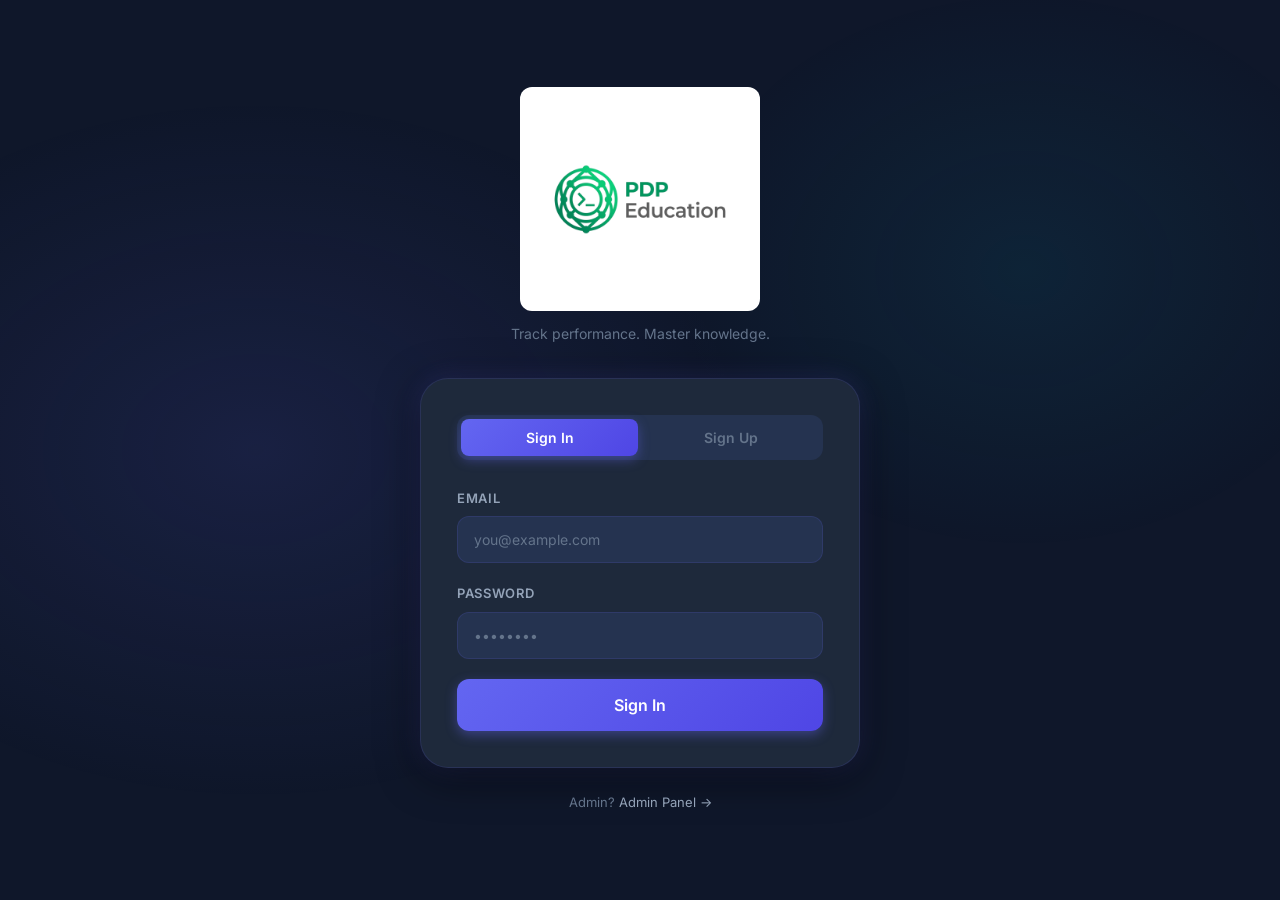
==== frontend/index.html @ c6b3523a "feat: project setup with proper security and gitignore" ====
<!DOCTYPE html>
<html lang="en">

<head>
  <meta charset="UTF-8" />
  <meta name="viewport" content="width=device-width, initial-scale=1.0" />
  <title>PDP Education — Learn Without Limits</title>
  <meta name="description"
    content="PDP Education — Student performance tracking, proctored tests, and analytics for teachers and students." />
  <link rel="stylesheet" href="assets/css/style.css" />
  <style>
    body {
      display: flex;
      align-items: center;
      justify-content: center;
      min-height: 100vh;
      background: var(--bg-base);
      overflow: hidden;
    }

    /* Ambient background */
    .bg-glow {
      position: fixed;
      inset: 0;
      pointer-events: none;
      background:
        radial-gradient(ellipse 700px 500px at 20% 50%, rgba(99, 102, 241, 0.12) 0%, transparent 70%),
        radial-gradient(ellipse 500px 400px at 80% 30%, rgba(6, 182, 212, 0.08) 0%, transparent 70%);
    }

    /* Auth box */
    .auth-container {
      position: relative;
      z-index: 1;
      width: 100%;
      max-width: 480px;
      padding: 0 20px;
    }

    .brand {
      text-align: center;
      margin-bottom: 32px;
    }

    .brand-logo {
      display: inline-flex;
      align-items: center;
      gap: 12px;
      margin-bottom: 12px;
    }

    .brand-icon {
      width: 52px;
      height: 52px;
      background: linear-gradient(135deg, var(--primary), var(--cyan));
      border-radius: 16px;
      display: flex;
      align-items: center;
      justify-content: center;
      box-shadow: 0 8px 24px rgba(99, 102, 241, 0.4);
    }

    .brand-name {
      font-family: 'Outfit', sans-serif;
      font-size: 30px;
      font-weight: 800;
      background: linear-gradient(135deg, var(--primary-light), var(--cyan));
      -webkit-background-clip: text;
      -webkit-text-fill-color: transparent;
      background-clip: text;
    }

    .brand-tagline {
      color: var(--text-muted);
      font-size: 14px;
    }

    /* Tab system */
    .auth-card {
      background: var(--bg-surface);
      border: 1px solid var(--border);
      border-radius: var(--radius-xl);
      padding: 36px;
      box-shadow: var(--shadow-lg), var(--glow);
    }

    .tabs {
      display: flex;
      gap: 4px;
      background: var(--bg-elevated);
      border-radius: var(--radius-md);
      padding: 4px;
      margin-bottom: 28px;
    }

    .tab-btn {
      flex: 1;
      padding: 10px;
      border: none;
      border-radius: var(--radius-sm);
      background: none;
      color: var(--text-muted);
      font-family: 'Inter', sans-serif;
      font-size: 14px;
      font-weight: 600;
      cursor: pointer;
      transition: var(--transition);
    }

    .tab-btn.active {
      background: linear-gradient(135deg, var(--primary), var(--primary-dark));
      color: #fff;
      box-shadow: 0 4px 12px rgba(99, 102, 241, 0.4);
    }

    .tab-panel {
      display: none;
    }

    .tab-panel.active {
      display: block;
    }

    /* Validation indicators */
    .password-rules {
      margin-top: 8px;
      display: grid;
      grid-template-columns: 1fr 1fr;
      gap: 4px;
    }

    .rule {
      font-size: 11px;
      color: var(--text-muted);
      display: flex;
      align-items: center;
      gap: 5px;
      transition: var(--transition);
    }

    .rule.met {
      color: var(--success);
    }

    .rule .dot {
      width: 6px;
      height: 6px;
      border-radius: 50%;
      background: currentColor;
      flex-shrink: 0;
    }

    .admin-link {
      text-align: center;
      margin-top: 24px;
      font-size: 13px;
      color: var(--text-muted);
    }

    .admin-link a {
      color: var(--text-secondary);
    }

    .admin-link a:hover {
      color: var(--primary-light);
    }
  </style>
</head>

<body>
  <div class="bg-glow"></div>

  <div class="auth-container">
    <!-- Brand -->
    <div class="brand">
      <div class="brand-logo" style="display:flex; justify-content:center; align-items:center;">
        <img src="assets/img/pdp-education.png" alt="PDP Education"
          style="max-width:240px; background:white; padding:12px 20px; border-radius:12px;">
      </div>
      <p class="brand-tagline">Track performance. Master knowledge.</p>
    </div>

    <!-- Card -->
    <div class="auth-card">
      <div class="tabs">
        <button class="tab-btn active" onclick="switchTab('login')">Sign In</button>
        <button class="tab-btn" onclick="switchTab('signup')">Sign Up</button>
      </div>

      <!-- Login Panel -->
      <div id="panel-login" class="tab-panel active">
        <div id="login-alert"></div>
        <div class="form-group">
          <label class="form-label">Email</label>
          <input id="login-email" type="email" class="form-input" placeholder="you@example.com" autocomplete="email" />
        </div>
        <div class="form-group">
          <label class="form-label">Password</label>
          <input id="login-password" type="password" class="form-input" placeholder="••••••••"
            autocomplete="current-password" />
        </div>
        <button id="btn-login" class="btn btn-primary btn-full btn-lg" onclick="doLogin()">
          Sign In
        </button>
      </div>

      <!-- Signup Panel -->
      <div id="panel-signup" class="tab-panel">
        <div id="signup-alert"></div>
        <div class="form-group">
          <label class="form-label">Full Name</label>
          <input id="signup-name" type="text" class="form-input" placeholder="Jasur Toshmatov" autocomplete="name" />
        </div>
        <div class="form-group">
          <label class="form-label">Email</label>
          <input id="signup-email" type="email" class="form-input" placeholder="you@example.com" autocomplete="email" />
          <div id="email-error" class="form-error">Invalid email format</div>
        </div>
        <div class="form-group">
          <label class="form-label">Password</label>
          <input id="signup-password" type="password" class="form-input"
            placeholder="Min. 8 chars with A-Z, a-z, 0-9, symbol" autocomplete="new-password"
            oninput="checkPasswordRules(this.value)" />
          <div class="password-rules">
            <div class="rule" id="rule-upper"><span class="dot"></span>Uppercase letter</div>
            <div class="rule" id="rule-lower"><span class="dot"></span>Lowercase letter</div>
            <div class="rule" id="rule-digit"><span class="dot"></span>Digit (0-9)</div>
            <div class="rule" id="rule-special"><span class="dot"></span>Special char</div>
            <div class="rule" id="rule-length"><span class="dot"></span>8+ characters</div>
          </div>
        </div>
        <button id="btn-signup" class="btn btn-primary btn-full btn-lg" onclick="doSignup()">
          Create Account
        </button>
        <p class="text-muted text-center mt-4" style="font-size:12px">Students only. Teachers are created by admin.</p>
      </div>
    </div>

    <div class="admin-link">
      Admin? <a href="/pages/admin/login.html">Admin Panel →</a>
    </div>
  </div>

  <script type="module">
    import { api, setAuth } from './assets/js/api.js';
    import { showToast } from './assets/js/utils.js';

    window.switchTab = function (tab) {
      document.querySelectorAll('.tab-btn').forEach((b, i) => b.classList.toggle('active', ['login', 'signup'][i] === tab));
      document.querySelectorAll('.tab-panel').forEach(p => p.classList.remove('active'));
      document.getElementById(`panel-${tab}`).classList.add('active');
    };

    const EMAIL_RE = /[^@ \t\r\n]+@[^@ \t\r\n]+\.[^@ \t\r\n]+/;
    const PWD_RE = /^(?=.*?[A-Z])(?=.*?[a-z])(?=.*?[0-9])(?=.*?[#?!@$ %^&*\-]).{8,}$/;

    window.checkPasswordRules = function (v) {
      const set = (id, ok) => document.getElementById(id)?.classList.toggle('met', ok);
      set('rule-upper', /[A-Z]/.test(v));
      set('rule-lower', /[a-z]/.test(v));
      set('rule-digit', /[0-9]/.test(v));
      set('rule-special', /[#?!@$ %^&*\-]/.test(v));
      set('rule-length', v.length >= 8);
    };

    function setAlert(id, msg, type = 'danger') {
      const el = document.getElementById(id);
      el.innerHTML = msg ? `<div class="alert alert-${type}">${msg}</div>` : '';
    }

    function setBtnLoading(id, loading) {
      const btn = document.getElementById(id);
      btn.disabled = loading;
      btn.innerHTML = loading
        ? `<span class="spinner" style="width:20px;height:20px;border-width:2px"></span> Please wait…`
        : (id === 'btn-login' ? 'Sign In' : 'Create Account');
    }

    window.doLogin = async function () {
      const email = document.getElementById('login-email').value.trim();
      const password = document.getElementById('login-password').value;
      setAlert('login-alert', '');
      if (!email || !password) return setAlert('login-alert', 'Please fill in all fields.');

      setBtnLoading('btn-login', true);
      try {
        const data = await api.login({ email, password });
        setAuth(data);
        const redirects = {
          admin: '/pages/admin/dashboard.html',
          teacher: '/pages/teacher/dashboard.html',
          student: '/pages/student/dashboard.html',
        };
        window.location.href = redirects[data.role] || '/';
      } catch (e) {
        setAlert('login-alert', e.message);
      } finally {
        setBtnLoading('btn-login', false);
      }
    };

    window.doSignup = async function () {
      const full_name = document.getElementById('signup-name').value.trim();
      const email = document.getElementById('signup-email').value.trim();
      const password = document.getElementById('signup-password').value;
      setAlert('signup-alert', '');

      if (!full_name || !email || !password) return setAlert('signup-alert', 'Please fill in all fields.');
      if (!EMAIL_RE.test(email)) return setAlert('signup-alert', 'Invalid email format.');
      if (!PWD_RE.test(password)) return setAlert('signup-alert', 'Password does not meet requirements. Check the rules above.');

      setBtnLoading('btn-signup', true);
      try {
        await api.signup({ full_name, email, password });
        setAlert('signup-alert', 'Account created! You can now sign in.', 'success');
        setTimeout(() => window.switchTab('login'), 1500);
      } catch (e) {
        setAlert('signup-alert', e.message);
      } finally {
        setBtnLoading('btn-signup', false);
      }
    };

    // Enter key support
    document.addEventListener('keydown', e => {
      if (e.key === 'Enter') {
        const activePanel = document.querySelector('.tab-panel.active');
        if (activePanel.id === 'panel-login') window.doLogin();
        else window.doSignup();
      }
    });
  </script>
</body>

</html>
---- frontend/assets/css/style.css ----
/* ─── PDP Academy Global Design System ───────────────────────────────────────
   Style: Soft UI Evolution + Dark Mode
   Fonts: Outfit (headings) + Inter (body) via Google Fonts
   ─────────────────────────────────────────────────────────────────────────── */
@import url('https://fonts.googleapis.com/css2?family=Outfit:wght@300;400;500;600;700;800&family=Inter:wght@300;400;500;600&display=swap');

/* ─── Design Tokens ──────────────────────────────────────────────────────────*/
:root {
  /* Colors */
  --primary:      #6366F1;
  --primary-light:#818CF8;
  --primary-dark: #4F46E5;
  --cyan:         #06B6D4;
  --cyan-light:   #67E8F9;
  --success:      #10B981;
  --warning:      #F59E0B;
  --danger:       #EF4444;
  --danger-light: #FCA5A5;

  /* Backgrounds */
  --bg-base:      #0F172A;
  --bg-surface:   #1E293B;
  --bg-elevated:  #253350;
  --bg-card:      rgba(30, 41, 59, 0.8);

  /* Text */
  --text-primary:   #F1F5F9;
  --text-secondary: #94A3B8;
  --text-muted:     #64748B;

  /* Borders */
  --border:       rgba(99, 102, 241, 0.15);
  --border-hover: rgba(99, 102, 241, 0.4);

  /* Shadows */
  --shadow-sm:  0 2px 8px rgba(0,0,0,0.4);
  --shadow-md:  0 4px 24px rgba(0,0,0,0.5);
  --shadow-lg:  0 8px 40px rgba(0,0,0,0.6);
  --glow:       0 0 24px rgba(99,102,241,0.25);

  /* Spacing */
  --radius-sm:  8px;
  --radius-md:  12px;
  --radius-lg:  20px;
  --radius-xl:  28px;

  /* Transitions */
  --transition: all 0.25s cubic-bezier(0.4, 0, 0.2, 1);
}

/* ─── Reset & Base ───────────────────────────────────────────────────────────*/
*, *::before, *::after { box-sizing: border-box; margin: 0; padding: 0; }

html { scroll-behavior: smooth; }

body {
  font-family: 'Inter', system-ui, sans-serif;
  background: var(--bg-base);
  color: var(--text-primary);
  min-height: 100vh;
  line-height: 1.6;
  -webkit-font-smoothing: antialiased;
}

h1, h2, h3, h4, h5, h6 {
  font-family: 'Outfit', sans-serif;
  font-weight: 700;
  line-height: 1.2;
  color: var(--text-primary);
}

a { color: var(--primary-light); text-decoration: none; transition: var(--transition); }
a:hover { color: var(--cyan); }

/* ─── Layout ──────────────────────────────────────────────────────────────── */
.container { max-width: 1280px; margin: 0 auto; padding: 0 24px; }

/* ─── Cards ───────────────────────────────────────────────────────────────── */
.card {
  background: var(--bg-card);
  backdrop-filter: blur(12px);
  border: 1px solid var(--border);
  border-radius: var(--radius-lg);
  padding: 28px;
  transition: var(--transition);
  box-shadow: var(--shadow-sm);
}

.card:hover {
  border-color: var(--border-hover);
  box-shadow: var(--shadow-md), var(--glow);
  transform: translateY(-2px);
}

/* ─── Buttons ─────────────────────────────────────────────────────────────── */
.btn {
  display: inline-flex;
  align-items: center;
  gap: 8px;
  padding: 12px 24px;
  border-radius: var(--radius-md);
  font-family: 'Inter', sans-serif;
  font-weight: 600;
  font-size: 14px;
  border: none;
  cursor: pointer;
  transition: var(--transition);
  text-decoration: none;
  white-space: nowrap;
}

.btn-primary {
  background: linear-gradient(135deg, var(--primary), var(--primary-dark));
  color: #fff;
  box-shadow: 0 4px 12px rgba(99,102,241,0.4);
}
.btn-primary:hover {
  background: linear-gradient(135deg, var(--primary-light), var(--primary));
  box-shadow: 0 6px 20px rgba(99,102,241,0.5);
  transform: translateY(-1px);
  color: #fff;
}

.btn-secondary {
  background: var(--bg-elevated);
  color: var(--text-primary);
  border: 1px solid var(--border);
}
.btn-secondary:hover {
  border-color: var(--border-hover);
  background: var(--bg-surface);
  color: var(--text-primary);
}

.btn-danger {
  background: linear-gradient(135deg, var(--danger), #B91C1C);
  color: #fff;
  box-shadow: 0 4px 12px rgba(239,68,68,0.3);
}
.btn-danger:hover {
  box-shadow: 0 6px 20px rgba(239,68,68,0.45);
  transform: translateY(-1px);
}

.btn-sm { padding: 8px 16px; font-size: 13px; }
.btn-lg { padding: 16px 32px; font-size: 16px; }
.btn-full { width: 100%; justify-content: center; }
.btn:disabled { opacity: 0.5; cursor: not-allowed; transform: none; }

/* ─── Forms ───────────────────────────────────────────────────────────────── */
.form-group { margin-bottom: 20px; }

.form-label {
  display: block;
  font-size: 13px;
  font-weight: 600;
  color: var(--text-secondary);
  margin-bottom: 8px;
  letter-spacing: 0.05em;
  text-transform: uppercase;
}

.form-input, .form-select, .form-textarea {
  width: 100%;
  padding: 14px 16px;
  background: var(--bg-elevated);
  border: 1px solid var(--border);
  border-radius: var(--radius-md);
  color: var(--text-primary);
  font-family: 'Inter', sans-serif;
  font-size: 14px;
  transition: var(--transition);
  outline: none;
}

.form-input:focus, .form-select:focus, .form-textarea:focus {
  border-color: var(--primary);
  box-shadow: 0 0 0 3px rgba(99,102,241,0.15);
}

.form-input::placeholder { color: var(--text-muted); }
.form-select { appearance: none; cursor: pointer; }
.form-textarea { resize: vertical; min-height: 100px; }

.form-error {
  font-size: 12px;
  color: var(--danger);
  margin-top: 6px;
  display: none;
}
.form-error.show { display: block; }

/* ─── Badges ──────────────────────────────────────────────────────────────── */
.badge {
  display: inline-flex;
  align-items: center;
  gap: 4px;
  padding: 4px 10px;
  border-radius: 20px;
  font-size: 12px;
  font-weight: 600;
  letter-spacing: 0.03em;
}
.badge-primary { background: rgba(99,102,241,0.2); color: var(--primary-light); }
.badge-success { background: rgba(16,185,129,0.2); color: #34D399; }
.badge-danger  { background: rgba(239,68,68,0.2);  color: var(--danger-light); }
.badge-warning { background: rgba(245,158,11,0.2); color: #FCD34D; }
.badge-cyan    { background: rgba(6,182,212,0.2);  color: var(--cyan-light); }

/* ─── Sidebar layout ──────────────────────────────────────────────────────── */
.dashboard-layout { display: flex; min-height: 100vh; }

.sidebar {
  width: 260px;
  min-width: 260px;
  background: var(--bg-surface);
  border-right: 1px solid var(--border);
  padding: 28px 0;
  display: flex;
  flex-direction: column;
  position: fixed;
  height: 100vh;
  overflow-y: auto;
  z-index: 100;
}

.sidebar-logo {
  padding: 0 24px 28px;
  border-bottom: 1px solid var(--border);
  margin-bottom: 16px;
}

.sidebar-logo .logo-text {
  font-family: 'Outfit', sans-serif;
  font-size: 22px;
  font-weight: 800;
  background: linear-gradient(135deg, var(--primary-light), var(--cyan));
  -webkit-background-clip: text;
  -webkit-text-fill-color: transparent;
  background-clip: text;
}

.sidebar-nav { flex: 1; padding: 0 12px; }

.nav-item {
  display: flex;
  align-items: center;
  gap: 12px;
  padding: 13px 16px;
  border-radius: var(--radius-md);
  color: var(--text-secondary);
  font-size: 14px;
  font-weight: 500;
  cursor: pointer;
  transition: var(--transition);
  margin-bottom: 4px;
  text-decoration: none;
}

.nav-item:hover {
  background: rgba(99,102,241,0.1);
  color: var(--text-primary);
}

.nav-item.active {
  background: linear-gradient(135deg, rgba(99,102,241,0.2), rgba(6,182,212,0.1));
  color: var(--primary-light);
  border: 1px solid rgba(99,102,241,0.25);
}

.nav-item svg { width: 18px; height: 18px; flex-shrink: 0; }

.sidebar-footer {
  padding: 16px 24px;
  border-top: 1px solid var(--border);
  margin-top: auto;
}

.main-content {
  flex: 1;
  margin-left: 260px;
  padding: 32px;
  min-height: 100vh;
  background: var(--bg-base);
}

/* ─── Page header ─────────────────────────────────────────────────────────── */
.page-header { margin-bottom: 32px; }
.page-header h1 { font-size: 28px; margin-bottom: 4px; }
.page-header p  { color: var(--text-secondary); font-size: 15px; }

/* ─── Stats grid ──────────────────────────────────────────────────────────── */
.stats-grid {
  display: grid;
  grid-template-columns: repeat(auto-fit, minmax(180px, 1fr));
  gap: 20px;
  margin-bottom: 32px;
}

.stat-card {
  background: var(--bg-surface);
  border: 1px solid var(--border);
  border-radius: var(--radius-lg);
  padding: 24px;
  transition: var(--transition);
}
.stat-card:hover { border-color: var(--border-hover); transform: translateY(-2px); }
.stat-card .stat-label { font-size: 12px; color: var(--text-muted); text-transform: uppercase; letter-spacing: 0.08em; margin-bottom: 8px; }
.stat-card .stat-value { font-family: 'Outfit', sans-serif; font-size: 36px; font-weight: 800; color: var(--text-primary); }
.stat-card .stat-sub   { font-size: 12px; color: var(--text-secondary); margin-top: 4px; }

/* ─── Table ───────────────────────────────────────────────────────────────── */
.table-wrap {
  background: var(--bg-surface);
  border: 1px solid var(--border);
  border-radius: var(--radius-lg);
  overflow: hidden;
}

table { width: 100%; border-collapse: collapse; }
thead th {
  padding: 14px 20px;
  text-align: left;
  font-size: 12px;
  font-weight: 600;
  color: var(--text-muted);
  text-transform: uppercase;
  letter-spacing: 0.08em;
  background: var(--bg-elevated);
  border-bottom: 1px solid var(--border);
}
tbody tr {
  border-bottom: 1px solid var(--border);
  transition: var(--transition);
}
tbody tr:last-child { border-bottom: none; }
tbody tr:hover { background: rgba(99,102,241,0.04); }
tbody td { padding: 16px 20px; font-size: 14px; color: var(--text-secondary); }
tbody td:first-child { color: var(--text-primary); font-weight: 500; }

/* ─── Chart containers ────────────────────────────────────────────────────── */
.chart-container {
  background: var(--bg-surface);
  border: 1px solid var(--border);
  border-radius: var(--radius-lg);
  padding: 24px;
  position: relative;
}
.chart-container canvas { max-height: 320px; }

/* ─── Modal ───────────────────────────────────────────────────────────────── */
.modal-overlay {
  position: fixed; inset: 0;
  background: rgba(0,0,0,0.7);
  backdrop-filter: blur(4px);
  z-index: 1000;
  display: flex;
  align-items: center;
  justify-content: center;
  opacity: 0; pointer-events: none;
  transition: opacity 0.25s ease;
}
.modal-overlay.open { opacity: 1; pointer-events: all; }

.modal {
  background: var(--bg-surface);
  border: 1px solid var(--border);
  border-radius: var(--radius-xl);
  padding: 36px;
  width: 100%;
  max-width: 520px;
  max-height: 90vh;
  overflow-y: auto;
  box-shadow: var(--shadow-lg);
  transform: translateY(24px);
  transition: transform 0.25s ease;
}
.modal-overlay.open .modal { transform: translateY(0); }

.modal-title {
  font-family: 'Outfit', sans-serif;
  font-size: 22px;
  font-weight: 700;
  margin-bottom: 24px;
}

.modal-close {
  position: absolute;
  top: 20px; right: 20px;
  background: var(--bg-elevated);
  border: 1px solid var(--border);
  color: var(--text-secondary);
  border-radius: 50%;
  width: 36px; height: 36px;
  display: flex; align-items: center; justify-content: center;
  cursor: pointer;
  transition: var(--transition);
}
.modal-close:hover { color: var(--text-primary); border-color: var(--border-hover); }

.modal { position: relative; }

/* ─── Toast ───────────────────────────────────────────────────────────────── */
.toast-container {
  position: fixed;
  top: 24px; right: 24px;
  z-index: 9999;
  display: flex;
  flex-direction: column;
  gap: 10px;
}

.toast {
  padding: 14px 20px;
  border-radius: var(--radius-md);
  font-size: 14px;
  font-weight: 500;
  box-shadow: var(--shadow-md);
  display: flex;
  align-items: center;
  gap: 10px;
  animation: slideIn 0.3s ease;
  min-width: 300px;
}
.toast-success { background: var(--success);  color: #fff; }
.toast-error   { background: var(--danger);   color: #fff; }
.toast-warning { background: var(--warning);  color: #1E293B; }
.toast-info    { background: var(--primary);  color: #fff; }

@keyframes slideIn {
  from { transform: translateX(100%); opacity: 0; }
  to   { transform: translateX(0);    opacity: 1; }
}

/* ─── Progress bar ────────────────────────────────────────────────────────── */
.progress-bar {
  height: 6px;
  background: var(--bg-elevated);
  border-radius: 99px;
  overflow: hidden;
}
.progress-fill {
  height: 100%;
  background: linear-gradient(90deg, var(--primary), var(--cyan));
  border-radius: 99px;
  transition: width 0.4s ease;
}

/* ─── Spinner ─────────────────────────────────────────────────────────────── */
.spinner {
  width: 28px; height: 28px;
  border: 3px solid var(--border);
  border-top-color: var(--primary);
  border-radius: 50%;
  animation: spin 0.7s linear infinite;
  display: inline-block;
}
@keyframes spin { to { transform: rotate(360deg); } }

/* ─── Alert boxes ─────────────────────────────────────────────────────────── */
.alert {
  padding: 14px 18px;
  border-radius: var(--radius-md);
  font-size: 14px;
  margin-bottom: 16px;
  display: flex;
  align-items: flex-start;
  gap: 10px;
}
.alert-danger  { background: rgba(239,68,68,0.12); border: 1px solid rgba(239,68,68,0.3); color: var(--danger-light); }
.alert-success { background: rgba(16,185,129,0.12); border: 1px solid rgba(16,185,129,0.3); color: #34D399; }
.alert-warning { background: rgba(245,158,11,0.12); border: 1px solid rgba(245,158,11,0.3); color: #FCD34D; }

/* ─── Grid utilities ──────────────────────────────────────────────────────── */
.grid-2 { display: grid; grid-template-columns: repeat(2, 1fr); gap: 20px; }
.grid-3 { display: grid; grid-template-columns: repeat(3, 1fr); gap: 20px; }
.grid-4 { display: grid; grid-template-columns: repeat(4, 1fr); gap: 20px; }

/* ─── Utility ──────────────────────────────────────────────────────────────── */
.text-muted    { color: var(--text-muted); }
.text-secondary{ color: var(--text-secondary); }
.text-primary-color { color: var(--primary-light); }
.text-success  { color: var(--success); }
.text-danger   { color: var(--danger); }
.text-center   { text-align: center; }
.mt-4  { margin-top: 16px; }
.mt-8  { margin-top: 32px; }
.mb-4  { margin-bottom: 16px; }
.mb-8  { margin-bottom: 32px; }
.flex  { display: flex; }
.flex-center { display: flex; align-items: center; justify-content: center; }
.gap-2 { gap: 8px; }
.gap-4 { gap: 16px; }
.gap-6 { gap: 24px; }
.hidden { display: none !important; }

/* ─── Responsive ──────────────────────────────────────────────────────────── */
@media (max-width: 1024px) {
  .sidebar { width: 220px; min-width: 220px; }
  .main-content { margin-left: 220px; padding: 24px; }
  .grid-4 { grid-template-columns: repeat(2, 1fr); }
}

@media (max-width: 768px) {
  .sidebar { transform: translateX(-100%); }
  .main-content { margin-left: 0; padding: 20px; }
  .grid-2, .grid-3, .grid-4 { grid-template-columns: 1fr; }
  .stats-grid { grid-template-columns: repeat(2, 1fr); }
}
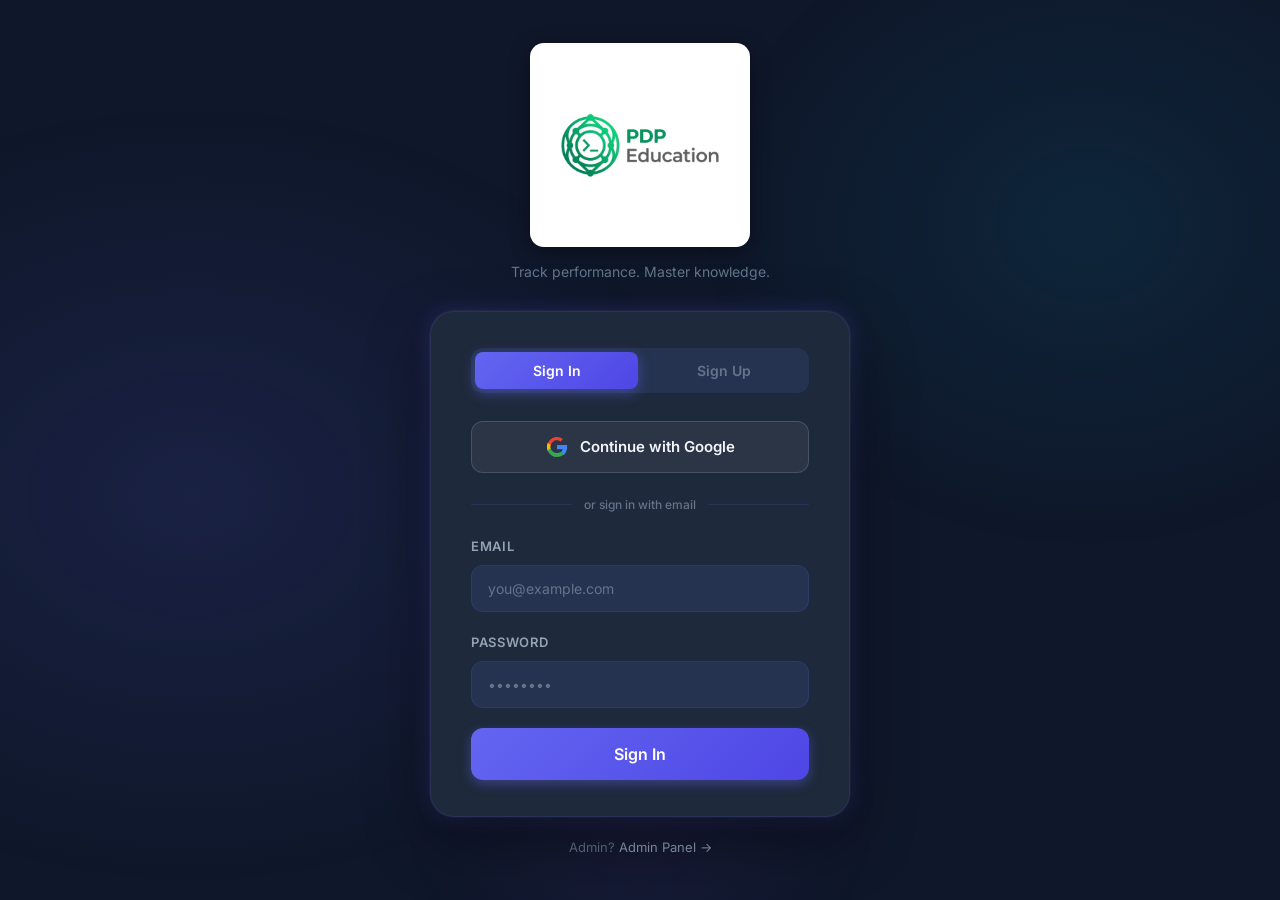
==== commit 9521cce2: "updated" ====
--- a/frontend/index.html
+++ b/frontend/index.html
@@ -4,10 +4,15 @@
 <head>
   <meta charset="UTF-8" />
   <meta name="viewport" content="width=device-width, initial-scale=1.0" />
-  <title>PDP Education — Learn Without Limits</title>
+  <title>PDP Education — Sign In</title>
   <meta name="description"
     content="PDP Education — Student performance tracking, proctored tests, and analytics for teachers and students." />
   <link rel="stylesheet" href="assets/css/style.css" />
+  <link rel="preconnect" href="https://fonts.googleapis.com">
+  <link
+    href="https://fonts.googleapis.com/css2?family=Outfit:wght@400;600;700;800&family=Inter:wght@400;500;600&display=swap"
+    rel="stylesheet">
+
   <style>
     body {
       display: flex;
@@ -18,77 +23,69 @@
       overflow: hidden;
     }
 
-    /* Ambient background */
+    /* Ambient gradient blobs */
     .bg-glow {
       position: fixed;
       inset: 0;
       pointer-events: none;
       background:
-        radial-gradient(ellipse 700px 500px at 20% 50%, rgba(99, 102, 241, 0.12) 0%, transparent 70%),
-        radial-gradient(ellipse 500px 400px at 80% 30%, rgba(6, 182, 212, 0.08) 0%, transparent 70%);
-    }
-
-    /* Auth box */
+        radial-gradient(ellipse 800px 600px at 15% 55%, rgba(99, 102, 241, 0.13) 0%, transparent 65%),
+        radial-gradient(ellipse 600px 500px at 85% 25%, rgba(6, 182, 212, 0.09) 0%, transparent 65%),
+        radial-gradient(ellipse 400px 350px at 50% 90%, rgba(139, 92, 246, 0.07) 0%, transparent 60%);
+    }
+
+    /* ── Auth container ──────────────────────────────────────────────── */
     .auth-container {
       position: relative;
       z-index: 1;
       width: 100%;
-      max-width: 480px;
+      max-width: 460px;
       padding: 0 20px;
     }
 
+    /* ── Brand ───────────────────────────────────────────────────────── */
     .brand {
       text-align: center;
-      margin-bottom: 32px;
-    }
-
-    .brand-logo {
+      margin-bottom: 28px;
+    }
+
+    .brand-logo-wrap {
       display: inline-flex;
+      justify-content: center;
       align-items: center;
-      gap: 12px;
-      margin-bottom: 12px;
-    }
-
-    .brand-icon {
-      width: 52px;
-      height: 52px;
-      background: linear-gradient(135deg, var(--primary), var(--cyan));
-      border-radius: 16px;
-      display: flex;
-      align-items: center;
-      justify-content: center;
-      box-shadow: 0 8px 24px rgba(99, 102, 241, 0.4);
-    }
-
-    .brand-name {
-      font-family: 'Outfit', sans-serif;
-      font-size: 30px;
-      font-weight: 800;
-      background: linear-gradient(135deg, var(--primary-light), var(--cyan));
-      -webkit-background-clip: text;
-      -webkit-text-fill-color: transparent;
-      background-clip: text;
+      margin-bottom: 14px;
+    }
+
+    .brand-logo-wrap img {
+      max-width: 220px;
+      background: white;
+      padding: 10px 18px;
+      border-radius: 14px;
+      box-shadow: 0 4px 20px rgba(0, 0, 0, 0.4);
     }
 
     .brand-tagline {
       color: var(--text-muted);
       font-size: 14px;
-    }
-
-    /* Tab system */
+      font-family: Inter, sans-serif;
+    }
+
+    /* ── Card ────────────────────────────────────────────────────────── */
     .auth-card {
       background: var(--bg-surface);
       border: 1px solid var(--border);
-      border-radius: var(--radius-xl);
-      padding: 36px;
-      box-shadow: var(--shadow-lg), var(--glow);
-    }
-
+      border-radius: 24px;
+      padding: 36px 40px;
+      box-shadow: 0 24px 64px rgba(0, 0, 0, 0.45), 0 0 0 1px rgba(255, 255, 255, 0.04), var(--glow);
+      backdrop-filter: blur(12px);
+    }
+
+    /* ── Tabs ────────────────────────────────────────────────────────── */
     .tabs {
       display: flex;
       gap: 4px;
       background: var(--bg-elevated);
-      border-radius: var(--radius-md);
+      border-radius: 12px;
       padding: 4px;
       margin-bottom: 28px;
     }
@@ -97,20 +94,20 @@
       flex: 1;
       padding: 10px;
       border: none;
-      border-radius: var(--radius-sm);
-      background: none;
+      border-radius: 8px;
+      background: transparent;
       color: var(--text-muted);
-      font-family: 'Inter', sans-serif;
+      font-family: Inter, sans-serif;
       font-size: 14px;
       font-weight: 600;
       cursor: pointer;
-      transition: var(--transition);
+      transition: all 0.2s;
     }
 
     .tab-btn.active {
-      background: linear-gradient(135deg, var(--primary), var(--primary-dark));
+      background: linear-gradient(135deg, var(--primary), #4f46e5);
       color: #fff;
-      box-shadow: 0 4px 12px rgba(99, 102, 241, 0.4);
+      box-shadow: 0 4px 14px rgba(99, 102, 241, 0.45);
     }
 
     .tab-panel {
@@ -121,7 +118,68 @@
       display: block;
     }
 
-    /* Validation indicators */
+    /* ── Google button ───────────────────────────────────────────────── */
+    .btn-google {
+      display: flex;
+      align-items: center;
+      justify-content: center;
+      gap: 12px;
+      width: 100%;
+      padding: 13px;
+      border: 1px solid rgba(255, 255, 255, 0.14);
+      border-radius: 12px;
+      background: rgba(255, 255, 255, 0.06);
+      color: var(--text-primary);
+      font-family: Inter, sans-serif;
+      font-size: 15px;
+      font-weight: 600;
+      cursor: pointer;
+      transition: all 0.2s;
+      text-decoration: none;
+    }
+
+    .btn-google:hover {
+      background: rgba(255, 255, 255, 0.11);
+      border-color: rgba(255, 255, 255, 0.25);
+      transform: translateY(-1px);
+      box-shadow: 0 6px 20px rgba(0, 0, 0, 0.25);
+    }
+
+    .btn-google:active {
+      transform: translateY(0);
+    }
+
+    .google-icon {
+      width: 22px;
+      height: 22px;
+      flex-shrink: 0;
+    }
+
+    /* ── Divider ─────────────────────────────────────────────────────── */
+    .divider {
+      display: flex;
+      align-items: center;
+      gap: 12px;
+      margin: 22px 0;
+    }
+
+    .divider::before,
+    .divider::after {
+      content: '';
+      flex: 1;
+      height: 1px;
+      background: var(--border);
+    }
+
+    .divider span {
+      color: var(--text-muted);
+      font-size: 12px;
+      font-family: Inter, sans-serif;
+      font-weight: 500;
+      white-space: nowrap;
+    }
+
+    /* ── Password rules ──────────────────────────────────────────────── */
     .password-rules {
       margin-top: 8px;
       display: grid;
@@ -135,7 +193,7 @@
       display: flex;
       align-items: center;
       gap: 5px;
-      transition: var(--transition);
+      transition: color 0.2s;
     }
 
     .rule.met {
@@ -150,19 +208,40 @@
       flex-shrink: 0;
     }
 
+    /* ── Footer link ─────────────────────────────────────────────────── */
     .admin-link {
       text-align: center;
-      margin-top: 24px;
+      margin-top: 20px;
       font-size: 13px;
       color: var(--text-muted);
+      font-family: Inter, sans-serif;
     }
 
     .admin-link a {
       color: var(--text-secondary);
+      text-decoration: none;
+      transition: color 0.2s;
     }
 
     .admin-link a:hover {
       color: var(--primary-light);
+    }
+
+    /* ── Animations ──────────────────────────────────────────────────── */
+    @keyframes fadeInUp {
+      from {
+        opacity: 0;
+        transform: translateY(16px);
+      }
+
+      to {
+        opacity: 1;
+        transform: translateY(0);
+      }
+    }
+
+    .auth-container {
+      animation: fadeInUp 0.45s ease both;
     }
   </style>
 </head>
@@ -173,22 +252,39 @@
   <div class="auth-container">
     <!-- Brand -->
     <div class="brand">
-      <div class="brand-logo" style="display:flex; justify-content:center; align-items:center;">
-        <img src="assets/img/pdp-education.png" alt="PDP Education"
-          style="max-width:240px; background:white; padding:12px 20px; border-radius:12px;">
+      <div class="brand-logo-wrap">
+        <img src="assets/img/pdp-education.png" alt="PDP Education" />
       </div>
       <p class="brand-tagline">Track performance. Master knowledge.</p>
     </div>
 
     <!-- Card -->
     <div class="auth-card">
+      <!-- Tabs -->
       <div class="tabs">
-        <button class="tab-btn active" onclick="switchTab('login')">Sign In</button>
-        <button class="tab-btn" onclick="switchTab('signup')">Sign Up</button>
+        <button class="tab-btn active" id="tab-login" onclick="switchTab('login')">Sign In</button>
+        <button class="tab-btn" id="tab-signup" onclick="switchTab('signup')">Sign Up</button>
       </div>
 
-      <!-- Login Panel -->
+      <!-- ══ LOGIN PANEL ══ -->
       <div id="panel-login" class="tab-panel active">
+        <!-- Google -->
+        <a href="/api/auth/google" class="btn-google" id="btn-google-login">
+          <svg class="google-icon" viewBox="0 0 48 48">
+            <path fill="#EA4335"
+              d="M24 9.5c3.54 0 5.95 1.53 7.32 2.8l5.4-5.4C33.46 3.8 29.18 2 24 2 14.82 2 7.08 7.8 4.18 15.86l6.28 4.88C11.93 14.05 17.5 9.5 24 9.5z" />
+            <path fill="#4285F4"
+              d="M46.1 24.5c0-1.62-.14-3.18-.4-4.68H24v8.86h12.44c-.54 2.92-2.18 5.38-4.64 7.04l7.12 5.54C43.18 37.34 46.1 31.38 46.1 24.5z" />
+            <path fill="#FBBC05"
+              d="M10.46 28.26A14.56 14.56 0 0 1 9.5 24c0-1.48.26-2.9.72-4.24L3.94 14.9A22.02 22.02 0 0 0 2 24c0 3.54.84 6.9 2.34 9.86l6.12-5.6z" />
+            <path fill="#34A853"
+              d="M24 46c5.98 0 11.02-1.98 14.68-5.38l-7.12-5.54c-2 1.36-4.54 2.16-7.56 2.16-6.48 0-12.04-4.52-14.04-10.62l-6.28 4.88C7.08 40.2 14.82 46 24 46z" />
+          </svg>
+          Continue with Google
+        </a>
+
+        <div class="divider"><span>or sign in with email</span></div>
+
         <div id="login-alert"></div>
         <div class="form-group">
           <label class="form-label">Email</label>
@@ -204,8 +300,25 @@
         </button>
       </div>
 
-      <!-- Signup Panel -->
+      <!-- ══ SIGNUP PANEL ══ -->
       <div id="panel-signup" class="tab-panel">
+        <!-- Google -->
+        <a href="/api/auth/google" class="btn-google" id="btn-google-signup">
+          <svg class="google-icon" viewBox="0 0 48 48">
+            <path fill="#EA4335"
+              d="M24 9.5c3.54 0 5.95 1.53 7.32 2.8l5.4-5.4C33.46 3.8 29.18 2 24 2 14.82 2 7.08 7.8 4.18 15.86l6.28 4.88C11.93 14.05 17.5 9.5 24 9.5z" />
+            <path fill="#4285F4"
+              d="M46.1 24.5c0-1.62-.14-3.18-.4-4.68H24v8.86h12.44c-.54 2.92-2.18 5.38-4.64 7.04l7.12 5.54C43.18 37.34 46.1 31.38 46.1 24.5z" />
+            <path fill="#FBBC05"
+              d="M10.46 28.26A14.56 14.56 0 0 1 9.5 24c0-1.48.26-2.9.72-4.24L3.94 14.9A22.02 22.02 0 0 0 2 24c0 3.54.84 6.9 2.34 9.86l6.12-5.6z" />
+            <path fill="#34A853"
+              d="M24 46c5.98 0 11.02-1.98 14.68-5.38l-7.12-5.54c-2 1.36-4.54 2.16-7.56 2.16-6.48 0-12.04-4.52-14.04-10.62l-6.28 4.88C7.08 40.2 14.82 46 24 46z" />
+          </svg>
+          Sign up with Google
+        </a>
+
+        <div class="divider"><span>or create account with email</span></div>
+
         <div id="signup-alert"></div>
         <div class="form-group">
           <label class="form-label">Full Name</label>
@@ -246,7 +359,9 @@
     import { showToast } from './assets/js/utils.js';
 
     window.switchTab = function (tab) {
-      document.querySelectorAll('.tab-btn').forEach((b, i) => b.classList.toggle('active', ['login', 'signup'][i] === tab));
+      document.querySelectorAll('.tab-btn').forEach(b => {
+        b.classList.toggle('active', b.id === `tab-${tab}`);
+      });
       document.querySelectorAll('.tab-panel').forEach(p => p.classList.remove('active'));
       document.getElementById(`panel-${tab}`).classList.add('active');
     };
@@ -268,12 +383,12 @@
       el.innerHTML = msg ? `<div class="alert alert-${type}">${msg}</div>` : '';
     }
 
-    function setBtnLoading(id, loading) {
+    function setBtnLoading(id, loading, normalLabel) {
       const btn = document.getElementById(id);
       btn.disabled = loading;
       btn.innerHTML = loading
         ? `<span class="spinner" style="width:20px;height:20px;border-width:2px"></span> Please wait…`
-        : (id === 'btn-login' ? 'Sign In' : 'Create Account');
+        : normalLabel;
     }
 
     window.doLogin = async function () {
@@ -282,7 +397,7 @@
       setAlert('login-alert', '');
       if (!email || !password) return setAlert('login-alert', 'Please fill in all fields.');
 
-      setBtnLoading('btn-login', true);
+      setBtnLoading('btn-login', true, 'Sign In');
       try {
         const data = await api.login({ email, password });
         setAuth(data);
@@ -295,7 +410,7 @@
       } catch (e) {
         setAlert('login-alert', e.message);
       } finally {
-        setBtnLoading('btn-login', false);
+        setBtnLoading('btn-login', false, 'Sign In');
       }
     };
 
@@ -309,7 +424,7 @@
       if (!EMAIL_RE.test(email)) return setAlert('signup-alert', 'Invalid email format.');
       if (!PWD_RE.test(password)) return setAlert('signup-alert', 'Password does not meet requirements. Check the rules above.');
 
-      setBtnLoading('btn-signup', true);
+      setBtnLoading('btn-signup', true, 'Create Account');
       try {
         await api.signup({ full_name, email, password });
         setAlert('signup-alert', 'Account created! You can now sign in.', 'success');
@@ -317,7 +432,7 @@
       } catch (e) {
         setAlert('signup-alert', e.message);
       } finally {
-        setBtnLoading('btn-signup', false);
+        setBtnLoading('btn-signup', false, 'Create Account');
       }
     };
 
@@ -325,7 +440,7 @@
     document.addEventListener('keydown', e => {
       if (e.key === 'Enter') {
         const activePanel = document.querySelector('.tab-panel.active');
-        if (activePanel.id === 'panel-login') window.doLogin();
+        if (activePanel?.id === 'panel-login') window.doLogin();
         else window.doSignup();
       }
     });
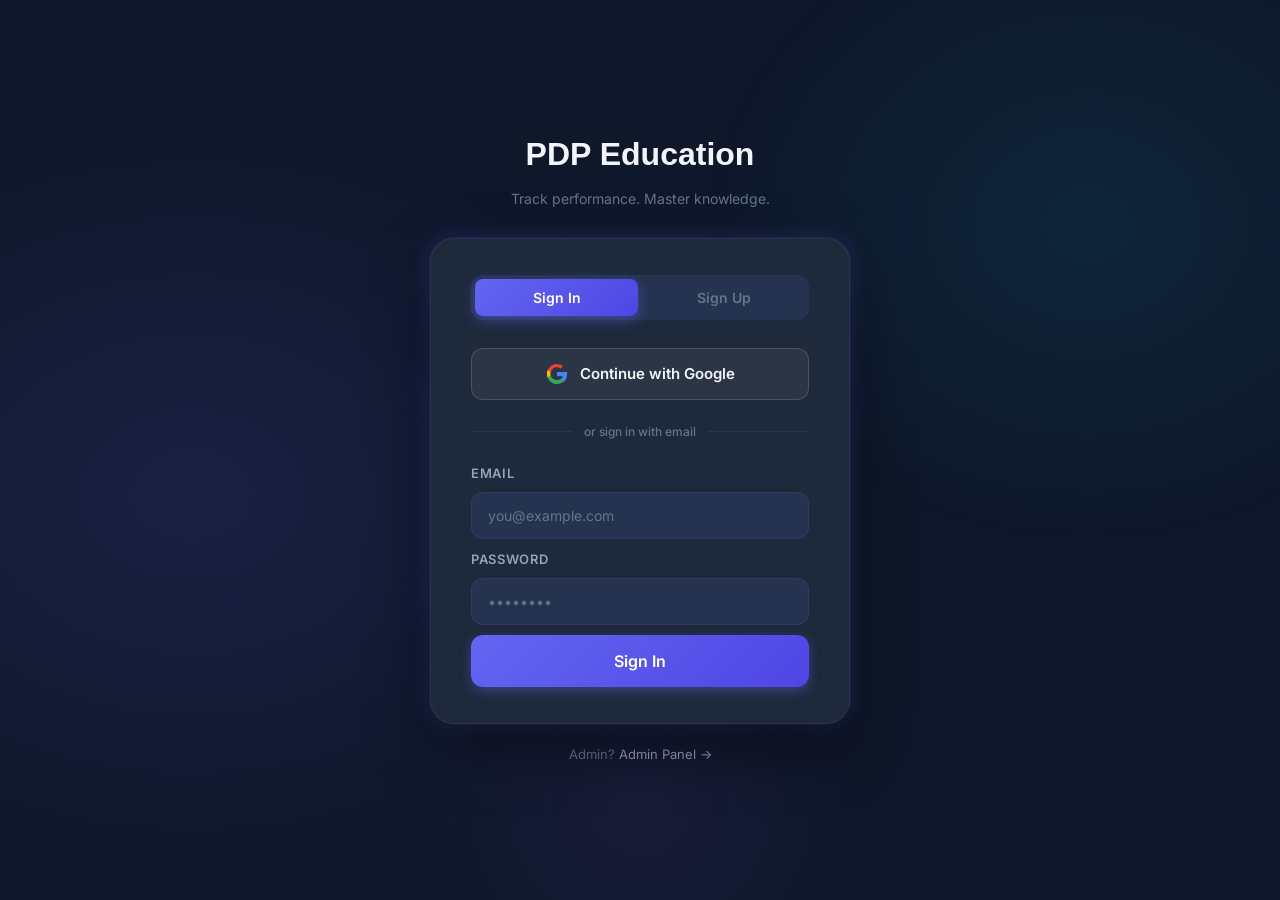
==== commit 0925fe09: "updated" ====
--- a/frontend/index.html
+++ b/frontend/index.html
@@ -253,7 +253,7 @@
     <!-- Brand -->
     <div class="brand">
       <div class="brand-logo-wrap">
-        <img src="assets/img/pdp-education.png" alt="PDP Education" />
+        <h1>PDP Education</h1>
       </div>
       <p class="brand-tagline">Track performance. Master knowledge.</p>
     </div>
@@ -269,7 +269,7 @@
       <!-- ══ LOGIN PANEL ══ -->
       <div id="panel-login" class="tab-panel active">
         <!-- Google -->
-        <a href="/api/auth/google" class="btn-google" id="btn-google-login">
+        <a href="/auth/google" class="btn-google" id="btn-google-login">
           <svg class="google-icon" viewBox="0 0 48 48">
             <path fill="#EA4335"
               d="M24 9.5c3.54 0 5.95 1.53 7.32 2.8l5.4-5.4C33.46 3.8 29.18 2 24 2 14.82 2 7.08 7.8 4.18 15.86l6.28 4.88C11.93 14.05 17.5 9.5 24 9.5z" />
@@ -299,11 +299,10 @@
           Sign In
         </button>
       </div>
-
       <!-- ══ SIGNUP PANEL ══ -->
       <div id="panel-signup" class="tab-panel">
         <!-- Google -->
-        <a href="/api/auth/google" class="btn-google" id="btn-google-signup">
+        <a href="/auth/google" class="btn-google" id="btn-google-signup">
           <svg class="google-icon" viewBox="0 0 48 48">
             <path fill="#EA4335"
               d="M24 9.5c3.54 0 5.95 1.53 7.32 2.8l5.4-5.4C33.46 3.8 29.18 2 24 2 14.82 2 7.08 7.8 4.18 15.86l6.28 4.88C11.93 14.05 17.5 9.5 24 9.5z" />
--- a/frontend/assets/css/style.css
+++ b/frontend/assets/css/style.css
@@ -7,51 +7,59 @@
 /* ─── Design Tokens ──────────────────────────────────────────────────────────*/
 :root {
   /* Colors */
-  --primary:      #6366F1;
-  --primary-light:#818CF8;
+  --primary: #6366F1;
+  --primary-light: #818CF8;
   --primary-dark: #4F46E5;
-  --cyan:         #06B6D4;
-  --cyan-light:   #67E8F9;
-  --success:      #10B981;
-  --warning:      #F59E0B;
-  --danger:       #EF4444;
+  --cyan: #06B6D4;
+  --cyan-light: #67E8F9;
+  --success: #10B981;
+  --warning: #F59E0B;
+  --danger: #EF4444;
   --danger-light: #FCA5A5;
 
   /* Backgrounds */
-  --bg-base:      #0F172A;
-  --bg-surface:   #1E293B;
-  --bg-elevated:  #253350;
-  --bg-card:      rgba(30, 41, 59, 0.8);
+  --bg-base: #0F172A;
+  --bg-surface: #1E293B;
+  --bg-elevated: #253350;
+  --bg-card: rgba(30, 41, 59, 0.8);
 
   /* Text */
-  --text-primary:   #F1F5F9;
+  --text-primary: #F1F5F9;
   --text-secondary: #94A3B8;
-  --text-muted:     #64748B;
+  --text-muted: #64748B;
 
   /* Borders */
-  --border:       rgba(99, 102, 241, 0.15);
+  --border: rgba(99, 102, 241, 0.15);
   --border-hover: rgba(99, 102, 241, 0.4);
 
   /* Shadows */
-  --shadow-sm:  0 2px 8px rgba(0,0,0,0.4);
-  --shadow-md:  0 4px 24px rgba(0,0,0,0.5);
-  --shadow-lg:  0 8px 40px rgba(0,0,0,0.6);
-  --glow:       0 0 24px rgba(99,102,241,0.25);
+  --shadow-sm: 0 2px 8px rgba(0, 0, 0, 0.4);
+  --shadow-md: 0 4px 24px rgba(0, 0, 0, 0.5);
+  --shadow-lg: 0 8px 40px rgba(0, 0, 0, 0.6);
+  --glow: 0 0 24px rgba(99, 102, 241, 0.25);
 
   /* Spacing */
-  --radius-sm:  8px;
-  --radius-md:  12px;
-  --radius-lg:  20px;
-  --radius-xl:  28px;
+  --radius-sm: 8px;
+  --radius-md: 12px;
+  --radius-lg: 20px;
+  --radius-xl: 28px;
 
   /* Transitions */
   --transition: all 0.25s cubic-bezier(0.4, 0, 0.2, 1);
 }
 
 /* ─── Reset & Base ───────────────────────────────────────────────────────────*/
-*, *::before, *::after { box-sizing: border-box; margin: 0; padding: 0; }
-
-html { scroll-behavior: smooth; }
+*,
+*::before,
+*::after {
+  box-sizing: border-box;
+  margin: 0;
+  padding: 0;
+}
+
+html {
+  scroll-behavior: smooth;
+}
 
 body {
   font-family: 'Inter', system-ui, sans-serif;
@@ -62,18 +70,34 @@
   -webkit-font-smoothing: antialiased;
 }
 
-h1, h2, h3, h4, h5, h6 {
+h1,
+h2,
+h3,
+h4,
+h5,
+h6 {
   font-family: 'Outfit', sans-serif;
   font-weight: 700;
   line-height: 1.2;
   color: var(--text-primary);
 }
 
-a { color: var(--primary-light); text-decoration: none; transition: var(--transition); }
-a:hover { color: var(--cyan); }
+a {
+  color: var(--primary-light);
+  text-decoration: none;
+  transition: var(--transition);
+}
+
+a:hover {
+  color: var(--cyan);
+}
 
 /* ─── Layout ──────────────────────────────────────────────────────────────── */
-.container { max-width: 1280px; margin: 0 auto; padding: 0 24px; }
+.container {
+  max-width: 1280px;
+  margin: 0 auto;
+  padding: 0 24px;
+}
 
 /* ─── Cards ───────────────────────────────────────────────────────────────── */
 .card {
@@ -112,11 +136,12 @@
 .btn-primary {
   background: linear-gradient(135deg, var(--primary), var(--primary-dark));
   color: #fff;
-  box-shadow: 0 4px 12px rgba(99,102,241,0.4);
-}
+  box-shadow: 0 4px 12px rgba(99, 102, 241, 0.4);
+}
+
 .btn-primary:hover {
   background: linear-gradient(135deg, var(--primary-light), var(--primary));
-  box-shadow: 0 6px 20px rgba(99,102,241,0.5);
+  box-shadow: 0 6px 20px rgba(99, 102, 241, 0.5);
   transform: translateY(-1px);
   color: #fff;
 }
@@ -126,6 +151,7 @@
   color: var(--text-primary);
   border: 1px solid var(--border);
 }
+
 .btn-secondary:hover {
   border-color: var(--border-hover);
   background: var(--bg-surface);
@@ -135,20 +161,39 @@
 .btn-danger {
   background: linear-gradient(135deg, var(--danger), #B91C1C);
   color: #fff;
-  box-shadow: 0 4px 12px rgba(239,68,68,0.3);
-}
+  box-shadow: 0 4px 12px rgba(239, 68, 68, 0.3);
+}
+
 .btn-danger:hover {
-  box-shadow: 0 6px 20px rgba(239,68,68,0.45);
+  box-shadow: 0 6px 20px rgba(239, 68, 68, 0.45);
   transform: translateY(-1px);
 }
 
-.btn-sm { padding: 8px 16px; font-size: 13px; }
-.btn-lg { padding: 16px 32px; font-size: 16px; }
-.btn-full { width: 100%; justify-content: center; }
-.btn:disabled { opacity: 0.5; cursor: not-allowed; transform: none; }
+.btn-sm {
+  padding: 8px 16px;
+  font-size: 13px;
+}
+
+.btn-lg {
+  padding: 16px 32px;
+  font-size: 16px;
+}
+
+.btn-full {
+  width: 100%;
+  justify-content: center;
+}
+
+.btn:disabled {
+  opacity: 0.5;
+  cursor: not-allowed;
+  transform: none;
+}
 
 /* ─── Forms ───────────────────────────────────────────────────────────────── */
-.form-group { margin-bottom: 20px; }
+.form-group {
+  margin-bottom: 10px;
+}
 
 .form-label {
   display: block;
@@ -160,7 +205,9 @@
   text-transform: uppercase;
 }
 
-.form-input, .form-select, .form-textarea {
+.form-input,
+.form-select,
+.form-textarea {
   width: 100%;
   padding: 14px 16px;
   background: var(--bg-elevated);
@@ -173,14 +220,26 @@
   outline: none;
 }
 
-.form-input:focus, .form-select:focus, .form-textarea:focus {
+.form-input:focus,
+.form-select:focus,
+.form-textarea:focus {
   border-color: var(--primary);
-  box-shadow: 0 0 0 3px rgba(99,102,241,0.15);
-}
-
-.form-input::placeholder { color: var(--text-muted); }
-.form-select { appearance: none; cursor: pointer; }
-.form-textarea { resize: vertical; min-height: 100px; }
+  box-shadow: 0 0 0 3px rgba(99, 102, 241, 0.15);
+}
+
+.form-input::placeholder {
+  color: var(--text-muted);
+}
+
+.form-select {
+  appearance: none;
+  cursor: pointer;
+}
+
+.form-textarea {
+  resize: vertical;
+  min-height: 100px;
+}
 
 .form-error {
   font-size: 12px;
@@ -188,7 +247,10 @@
   margin-top: 6px;
   display: none;
 }
-.form-error.show { display: block; }
+
+.form-error.show {
+  display: block;
+}
 
 /* ─── Badges ──────────────────────────────────────────────────────────────── */
 .badge {
@@ -201,14 +263,37 @@
   font-weight: 600;
   letter-spacing: 0.03em;
 }
-.badge-primary { background: rgba(99,102,241,0.2); color: var(--primary-light); }
-.badge-success { background: rgba(16,185,129,0.2); color: #34D399; }
-.badge-danger  { background: rgba(239,68,68,0.2);  color: var(--danger-light); }
-.badge-warning { background: rgba(245,158,11,0.2); color: #FCD34D; }
-.badge-cyan    { background: rgba(6,182,212,0.2);  color: var(--cyan-light); }
+
+.badge-primary {
+  background: rgba(99, 102, 241, 0.2);
+  color: var(--primary-light);
+}
+
+.badge-success {
+  background: rgba(16, 185, 129, 0.2);
+  color: #34D399;
+}
+
+.badge-danger {
+  background: rgba(239, 68, 68, 0.2);
+  color: var(--danger-light);
+}
+
+.badge-warning {
+  background: rgba(245, 158, 11, 0.2);
+  color: #FCD34D;
+}
+
+.badge-cyan {
+  background: rgba(6, 182, 212, 0.2);
+  color: var(--cyan-light);
+}
 
 /* ─── Sidebar layout ──────────────────────────────────────────────────────── */
-.dashboard-layout { display: flex; min-height: 100vh; }
+.dashboard-layout {
+  display: flex;
+  min-height: 100vh;
+}
 
 .sidebar {
   width: 260px;
@@ -240,7 +325,10 @@
   background-clip: text;
 }
 
-.sidebar-nav { flex: 1; padding: 0 12px; }
+.sidebar-nav {
+  flex: 1;
+  padding: 0 12px;
+}
 
 .nav-item {
   display: flex;
@@ -258,17 +346,21 @@
 }
 
 .nav-item:hover {
-  background: rgba(99,102,241,0.1);
+  background: rgba(99, 102, 241, 0.1);
   color: var(--text-primary);
 }
 
 .nav-item.active {
-  background: linear-gradient(135deg, rgba(99,102,241,0.2), rgba(6,182,212,0.1));
+  background: linear-gradient(135deg, rgba(99, 102, 241, 0.2), rgba(6, 182, 212, 0.1));
   color: var(--primary-light);
-  border: 1px solid rgba(99,102,241,0.25);
-}
-
-.nav-item svg { width: 18px; height: 18px; flex-shrink: 0; }
+  border: 1px solid rgba(99, 102, 241, 0.25);
+}
+
+.nav-item svg {
+  width: 18px;
+  height: 18px;
+  flex-shrink: 0;
+}
 
 .sidebar-footer {
   padding: 16px 24px;
@@ -285,9 +377,19 @@
 }
 
 /* ─── Page header ─────────────────────────────────────────────────────────── */
-.page-header { margin-bottom: 32px; }
-.page-header h1 { font-size: 28px; margin-bottom: 4px; }
-.page-header p  { color: var(--text-secondary); font-size: 15px; }
+.page-header {
+  margin-bottom: 32px;
+}
+
+.page-header h1 {
+  font-size: 28px;
+  margin-bottom: 4px;
+}
+
+.page-header p {
+  color: var(--text-secondary);
+  font-size: 15px;
+}
 
 /* ─── Stats grid ──────────────────────────────────────────────────────────── */
 .stats-grid {
@@ -304,10 +406,32 @@
   padding: 24px;
   transition: var(--transition);
 }
-.stat-card:hover { border-color: var(--border-hover); transform: translateY(-2px); }
-.stat-card .stat-label { font-size: 12px; color: var(--text-muted); text-transform: uppercase; letter-spacing: 0.08em; margin-bottom: 8px; }
-.stat-card .stat-value { font-family: 'Outfit', sans-serif; font-size: 36px; font-weight: 800; color: var(--text-primary); }
-.stat-card .stat-sub   { font-size: 12px; color: var(--text-secondary); margin-top: 4px; }
+
+.stat-card:hover {
+  border-color: var(--border-hover);
+  transform: translateY(-2px);
+}
+
+.stat-card .stat-label {
+  font-size: 12px;
+  color: var(--text-muted);
+  text-transform: uppercase;
+  letter-spacing: 0.08em;
+  margin-bottom: 8px;
+}
+
+.stat-card .stat-value {
+  font-family: 'Outfit', sans-serif;
+  font-size: 36px;
+  font-weight: 800;
+  color: var(--text-primary);
+}
+
+.stat-card .stat-sub {
+  font-size: 12px;
+  color: var(--text-secondary);
+  margin-top: 4px;
+}
 
 /* ─── Table ───────────────────────────────────────────────────────────────── */
 .table-wrap {
@@ -317,7 +441,11 @@
   overflow: hidden;
 }
 
-table { width: 100%; border-collapse: collapse; }
+table {
+  width: 100%;
+  border-collapse: collapse;
+}
+
 thead th {
   padding: 14px 20px;
   text-align: left;
@@ -329,14 +457,30 @@
   background: var(--bg-elevated);
   border-bottom: 1px solid var(--border);
 }
+
 tbody tr {
   border-bottom: 1px solid var(--border);
   transition: var(--transition);
 }
-tbody tr:last-child { border-bottom: none; }
-tbody tr:hover { background: rgba(99,102,241,0.04); }
-tbody td { padding: 16px 20px; font-size: 14px; color: var(--text-secondary); }
-tbody td:first-child { color: var(--text-primary); font-weight: 500; }
+
+tbody tr:last-child {
+  border-bottom: none;
+}
+
+tbody tr:hover {
+  background: rgba(99, 102, 241, 0.04);
+}
+
+tbody td {
+  padding: 16px 20px;
+  font-size: 14px;
+  color: var(--text-secondary);
+}
+
+tbody td:first-child {
+  color: var(--text-primary);
+  font-weight: 500;
+}
 
 /* ─── Chart containers ────────────────────────────────────────────────────── */
 .chart-container {
@@ -346,21 +490,30 @@
   padding: 24px;
   position: relative;
 }
-.chart-container canvas { max-height: 320px; }
+
+.chart-container canvas {
+  max-height: 320px;
+}
 
 /* ─── Modal ───────────────────────────────────────────────────────────────── */
 .modal-overlay {
-  position: fixed; inset: 0;
-  background: rgba(0,0,0,0.7);
+  position: fixed;
+  inset: 0;
+  background: rgba(0, 0, 0, 0.7);
   backdrop-filter: blur(4px);
   z-index: 1000;
   display: flex;
   align-items: center;
   justify-content: center;
-  opacity: 0; pointer-events: none;
+  opacity: 0;
+  pointer-events: none;
   transition: opacity 0.25s ease;
 }
-.modal-overlay.open { opacity: 1; pointer-events: all; }
+
+.modal-overlay.open {
+  opacity: 1;
+  pointer-events: all;
+}
 
 .modal {
   background: var(--bg-surface);
@@ -375,7 +528,10 @@
   transform: translateY(24px);
   transition: transform 0.25s ease;
 }
-.modal-overlay.open .modal { transform: translateY(0); }
+
+.modal-overlay.open .modal {
+  transform: translateY(0);
+}
 
 .modal-title {
   font-family: 'Outfit', sans-serif;
@@ -386,24 +542,35 @@
 
 .modal-close {
   position: absolute;
-  top: 20px; right: 20px;
+  top: 20px;
+  right: 20px;
   background: var(--bg-elevated);
   border: 1px solid var(--border);
   color: var(--text-secondary);
   border-radius: 50%;
-  width: 36px; height: 36px;
-  display: flex; align-items: center; justify-content: center;
+  width: 36px;
+  height: 36px;
+  display: flex;
+  align-items: center;
+  justify-content: center;
   cursor: pointer;
   transition: var(--transition);
 }
-.modal-close:hover { color: var(--text-primary); border-color: var(--border-hover); }
-
-.modal { position: relative; }
+
+.modal-close:hover {
+  color: var(--text-primary);
+  border-color: var(--border-hover);
+}
+
+.modal {
+  position: relative;
+}
 
 /* ─── Toast ───────────────────────────────────────────────────────────────── */
 .toast-container {
   position: fixed;
-  top: 24px; right: 24px;
+  top: 24px;
+  right: 24px;
   z-index: 9999;
   display: flex;
   flex-direction: column;
@@ -422,14 +589,37 @@
   animation: slideIn 0.3s ease;
   min-width: 300px;
 }
-.toast-success { background: var(--success);  color: #fff; }
-.toast-error   { background: var(--danger);   color: #fff; }
-.toast-warning { background: var(--warning);  color: #1E293B; }
-.toast-info    { background: var(--primary);  color: #fff; }
+
+.toast-success {
+  background: var(--success);
+  color: #fff;
+}
+
+.toast-error {
+  background: var(--danger);
+  color: #fff;
+}
+
+.toast-warning {
+  background: var(--warning);
+  color: #1E293B;
+}
+
+.toast-info {
+  background: var(--primary);
+  color: #fff;
+}
 
 @keyframes slideIn {
-  from { transform: translateX(100%); opacity: 0; }
-  to   { transform: translateX(0);    opacity: 1; }
+  from {
+    transform: translateX(100%);
+    opacity: 0;
+  }
+
+  to {
+    transform: translateX(0);
+    opacity: 1;
+  }
 }
 
 /* ─── Progress bar ────────────────────────────────────────────────────────── */
@@ -439,6 +629,7 @@
   border-radius: 99px;
   overflow: hidden;
 }
+
 .progress-fill {
   height: 100%;
   background: linear-gradient(90deg, var(--primary), var(--cyan));
@@ -448,14 +639,20 @@
 
 /* ─── Spinner ─────────────────────────────────────────────────────────────── */
 .spinner {
-  width: 28px; height: 28px;
+  width: 28px;
+  height: 28px;
   border: 3px solid var(--border);
   border-top-color: var(--primary);
   border-radius: 50%;
   animation: spin 0.7s linear infinite;
   display: inline-block;
 }
-@keyframes spin { to { transform: rotate(360deg); } }
+
+@keyframes spin {
+  to {
+    transform: rotate(360deg);
+  }
+}
 
 /* ─── Alert boxes ─────────────────────────────────────────────────────────── */
 .alert {
@@ -467,43 +664,145 @@
   align-items: flex-start;
   gap: 10px;
 }
-.alert-danger  { background: rgba(239,68,68,0.12); border: 1px solid rgba(239,68,68,0.3); color: var(--danger-light); }
-.alert-success { background: rgba(16,185,129,0.12); border: 1px solid rgba(16,185,129,0.3); color: #34D399; }
-.alert-warning { background: rgba(245,158,11,0.12); border: 1px solid rgba(245,158,11,0.3); color: #FCD34D; }
+
+.alert-danger {
+  background: rgba(239, 68, 68, 0.12);
+  border: 1px solid rgba(239, 68, 68, 0.3);
+  color: var(--danger-light);
+}
+
+.alert-success {
+  background: rgba(16, 185, 129, 0.12);
+  border: 1px solid rgba(16, 185, 129, 0.3);
+  color: #34D399;
+}
+
+.alert-warning {
+  background: rgba(245, 158, 11, 0.12);
+  border: 1px solid rgba(245, 158, 11, 0.3);
+  color: #FCD34D;
+}
 
 /* ─── Grid utilities ──────────────────────────────────────────────────────── */
-.grid-2 { display: grid; grid-template-columns: repeat(2, 1fr); gap: 20px; }
-.grid-3 { display: grid; grid-template-columns: repeat(3, 1fr); gap: 20px; }
-.grid-4 { display: grid; grid-template-columns: repeat(4, 1fr); gap: 20px; }
+.grid-2 {
+  display: grid;
+  grid-template-columns: repeat(2, 1fr);
+  gap: 20px;
+}
+
+.grid-3 {
+  display: grid;
+  grid-template-columns: repeat(3, 1fr);
+  gap: 20px;
+}
+
+.grid-4 {
+  display: grid;
+  grid-template-columns: repeat(4, 1fr);
+  gap: 20px;
+}
 
 /* ─── Utility ──────────────────────────────────────────────────────────────── */
-.text-muted    { color: var(--text-muted); }
-.text-secondary{ color: var(--text-secondary); }
-.text-primary-color { color: var(--primary-light); }
-.text-success  { color: var(--success); }
-.text-danger   { color: var(--danger); }
-.text-center   { text-align: center; }
-.mt-4  { margin-top: 16px; }
-.mt-8  { margin-top: 32px; }
-.mb-4  { margin-bottom: 16px; }
-.mb-8  { margin-bottom: 32px; }
-.flex  { display: flex; }
-.flex-center { display: flex; align-items: center; justify-content: center; }
-.gap-2 { gap: 8px; }
-.gap-4 { gap: 16px; }
-.gap-6 { gap: 24px; }
-.hidden { display: none !important; }
+.text-muted {
+  color: var(--text-muted);
+}
+
+.text-secondary {
+  color: var(--text-secondary);
+}
+
+.text-primary-color {
+  color: var(--primary-light);
+}
+
+.text-success {
+  color: var(--success);
+}
+
+.text-danger {
+  color: var(--danger);
+}
+
+.text-center {
+  text-align: center;
+}
+
+.mt-4 {
+  margin-top: 16px;
+}
+
+.mt-8 {
+  margin-top: 32px;
+}
+
+.mb-4 {
+  margin-bottom: 16px;
+}
+
+.mb-8 {
+  margin-bottom: 32px;
+}
+
+.flex {
+  display: flex;
+}
+
+.flex-center {
+  display: flex;
+  align-items: center;
+  justify-content: center;
+}
+
+.gap-2 {
+  gap: 8px;
+}
+
+.gap-4 {
+  gap: 16px;
+}
+
+.gap-6 {
+  gap: 24px;
+}
+
+.hidden {
+  display: none !important;
+}
 
 /* ─── Responsive ──────────────────────────────────────────────────────────── */
 @media (max-width: 1024px) {
-  .sidebar { width: 220px; min-width: 220px; }
-  .main-content { margin-left: 220px; padding: 24px; }
-  .grid-4 { grid-template-columns: repeat(2, 1fr); }
+  .sidebar {
+    width: 220px;
+    min-width: 220px;
+  }
+
+  .main-content {
+    margin-left: 220px;
+    padding: 24px;
+  }
+
+  .grid-4 {
+    grid-template-columns: repeat(2, 1fr);
+  }
 }
 
 @media (max-width: 768px) {
-  .sidebar { transform: translateX(-100%); }
-  .main-content { margin-left: 0; padding: 20px; }
-  .grid-2, .grid-3, .grid-4 { grid-template-columns: 1fr; }
-  .stats-grid { grid-template-columns: repeat(2, 1fr); }
-}
+  .sidebar {
+    transform: translateX(-100%);
+  }
+
+  .main-content {
+    margin-left: 0;
+    padding: 20px;
+  }
+
+  .grid-2,
+  .grid-3,
+  .grid-4 {
+    grid-template-columns: 1fr;
+  }
+
+  .stats-grid {
+    grid-template-columns: repeat(2, 1fr);
+  }
+}
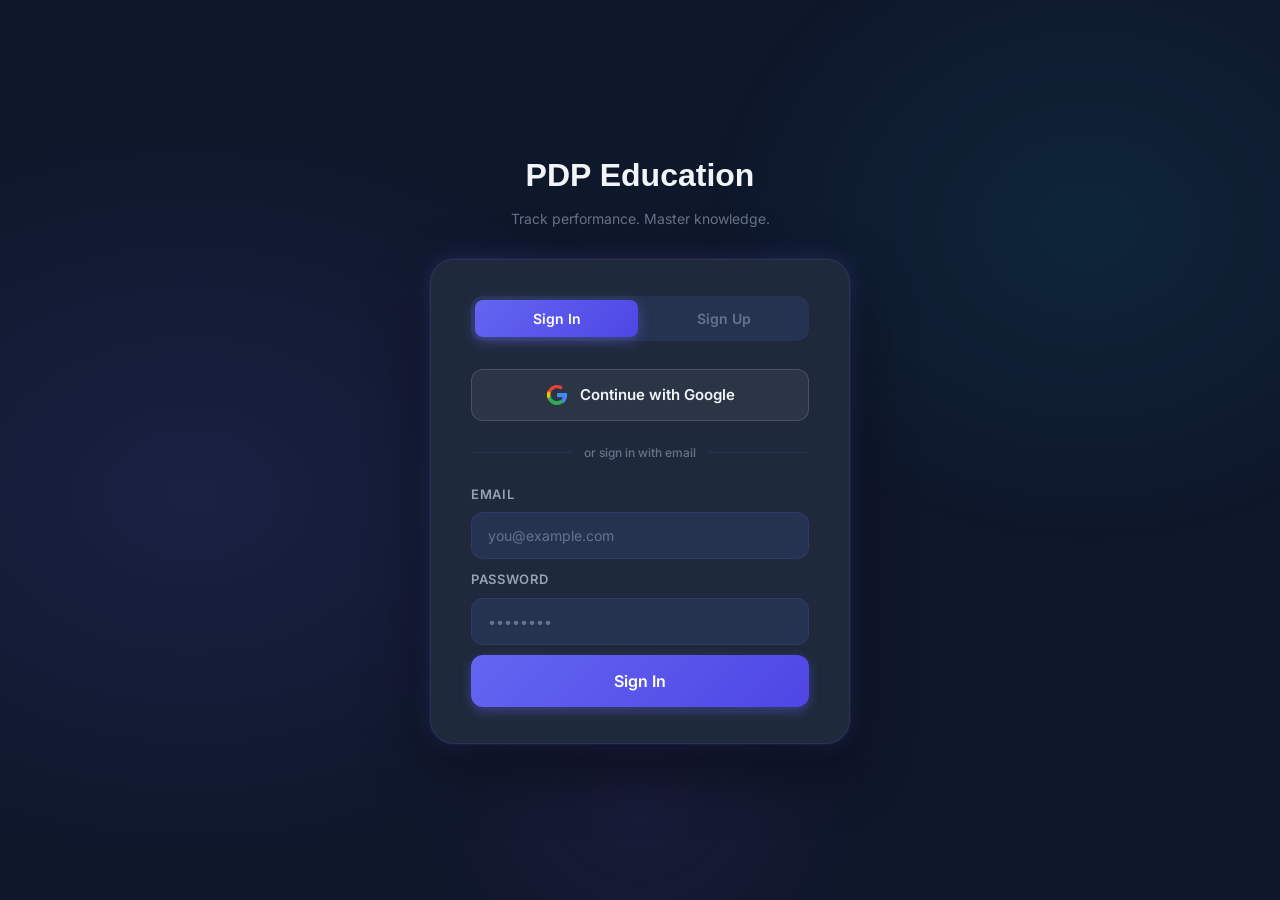
==== commit b9a93ef4: "updated" ====
--- a/frontend/index.html
+++ b/frontend/index.html
@@ -288,12 +288,11 @@
         <div id="login-alert"></div>
         <div class="form-group">
           <label class="form-label">Email</label>
-          <input id="login-email" type="email" class="form-input" placeholder="you@example.com" autocomplete="email" />
+          <input id="login-email" type="email" class="form-input" placeholder="you@example.com" autocomplete="off" />
         </div>
         <div class="form-group">
           <label class="form-label">Password</label>
-          <input id="login-password" type="password" class="form-input" placeholder="••••••••"
-            autocomplete="current-password" />
+          <input id="login-password" type="password" class="form-input" placeholder="••••••••" autocomplete="off" />
         </div>
         <button id="btn-login" class="btn btn-primary btn-full btn-lg" onclick="doLogin()">
           Sign In
@@ -348,11 +347,7 @@
       </div>
     </div>
 
-    <div class="admin-link">
-      Admin? <a href="/pages/admin/login.html">Admin Panel →</a>
-    </div>
   </div>
-
   <script type="module">
     import { api, setAuth } from './assets/js/api.js';
     import { showToast } from './assets/js/utils.js';
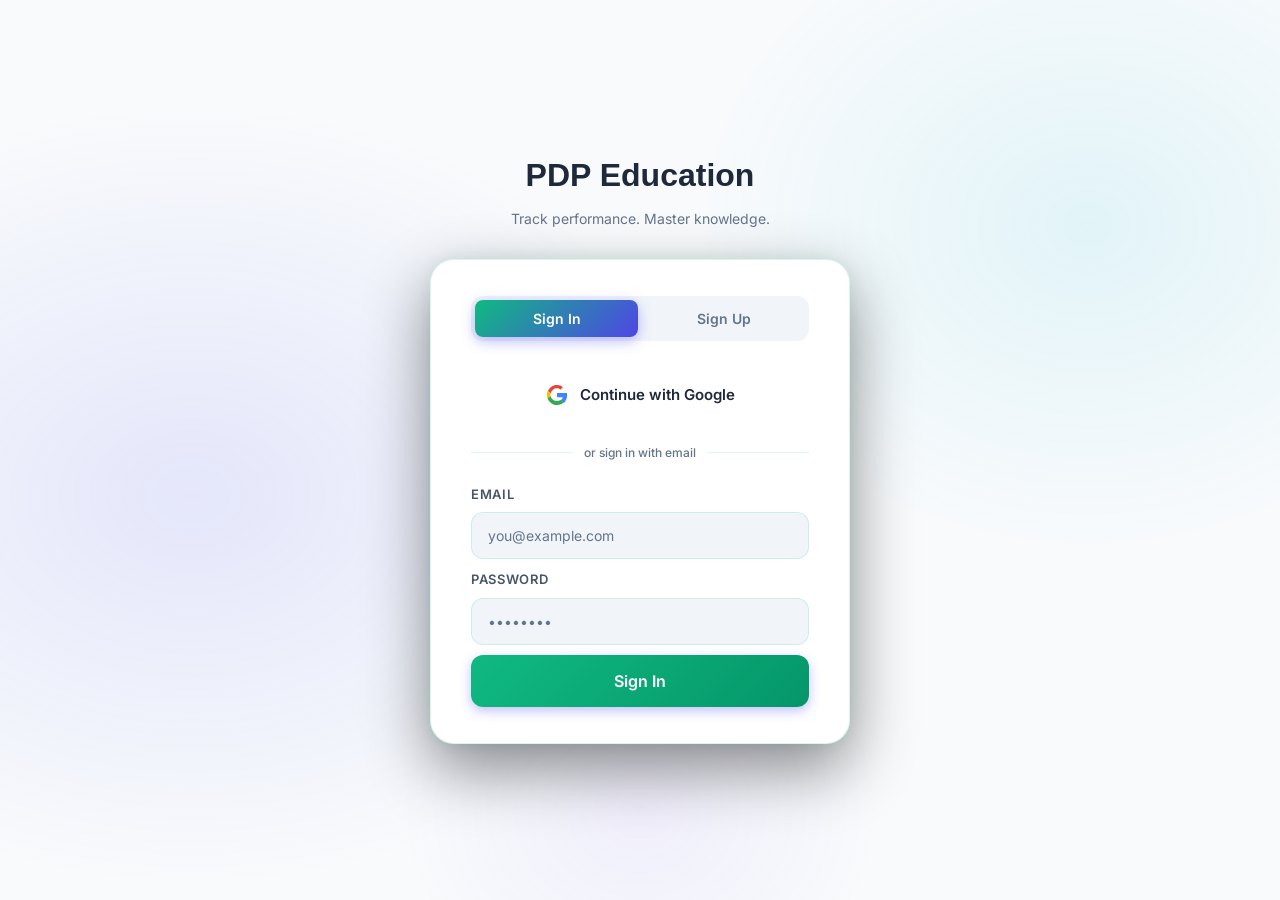
==== commit 43f3eed8: "updated" ====
--- a/frontend/index.html
+++ b/frontend/index.html
@@ -206,25 +206,6 @@
       border-radius: 50%;
       background: currentColor;
       flex-shrink: 0;
-    }
-
-    /* ── Footer link ─────────────────────────────────────────────────── */
-    .admin-link {
-      text-align: center;
-      margin-top: 20px;
-      font-size: 13px;
-      color: var(--text-muted);
-      font-family: Inter, sans-serif;
-    }
-
-    .admin-link a {
-      color: var(--text-secondary);
-      text-decoration: none;
-      transition: color 0.2s;
-    }
-
-    .admin-link a:hover {
-      color: var(--primary-light);
     }
 
     /* ── Animations ──────────────────────────────────────────────────── */
--- a/frontend/assets/css/style.css
+++ b/frontend/assets/css/style.css
@@ -6,16 +6,57 @@
 
 /* ─── Design Tokens ──────────────────────────────────────────────────────────*/
 :root {
-  /* Colors */
+  /* Common Colors */
+  --success: #10B981;
+  --warning: #F59E0B;
+  --danger: #EF4444;
+  --danger-light: #FCA5A5;
+
+  /* Theme: Light (PDP University Style) */
+  --primary: #10B981;
+  --primary-light: #34D399;
+  --primary-dark: #059669;
+  --cyan: #06B6D4;
+  --cyan-light: #67E8F9;
+
+  /* Backgrounds */
+  --bg-base: #F8FAFC;
+  --bg-surface: #FFFFFF;
+  --bg-elevated: #F1F5F9;
+  --bg-card: rgba(255, 255, 255, 0.95);
+
+  /* Text */
+  --text-primary: #1E293B;
+  --text-secondary: #475569;
+  --text-muted: #64748B;
+
+  /* Borders */
+  --border: rgba(16, 185, 129, 0.15);
+  --border-hover: rgba(16, 185, 129, 0.4);
+
+  /* Shadows */
+  --shadow-sm: 0 1px 3px rgba(0,0,0,0.1);
+  --shadow-md: 0 4px 12px rgba(0,0,0,0.08);
+  --shadow-lg: 0 12px 32px rgba(0,0,0,0.12);
+  --glow: 0 0 16px rgba(16, 185, 129, 0.1);
+
+  /* Spacing */
+  --radius-sm: 8px;
+  --radius-md: 12px;
+  --radius-lg: 20px;
+  --radius-xl: 28px;
+
+  /* Transitions */
+  --transition: all 0.25s cubic-bezier(0.4, 0, 0.2, 1);
+}
+
+[data-theme="dark"] {
+  /* Theme: Dark (Original Style) */
   --primary: #6366F1;
   --primary-light: #818CF8;
   --primary-dark: #4F46E5;
   --cyan: #06B6D4;
   --cyan-light: #67E8F9;
-  --success: #10B981;
-  --warning: #F59E0B;
-  --danger: #EF4444;
-  --danger-light: #FCA5A5;
 
   /* Backgrounds */
   --bg-base: #0F172A;
@@ -37,15 +78,6 @@
   --shadow-md: 0 4px 24px rgba(0, 0, 0, 0.5);
   --shadow-lg: 0 8px 40px rgba(0, 0, 0, 0.6);
   --glow: 0 0 24px rgba(99, 102, 241, 0.25);
-
-  /* Spacing */
-  --radius-sm: 8px;
-  --radius-md: 12px;
-  --radius-lg: 20px;
-  --radius-xl: 28px;
-
-  /* Transitions */
-  --transition: all 0.25s cubic-bezier(0.4, 0, 0.2, 1);
 }
 
 /* ─── Reset & Base ───────────────────────────────────────────────────────────*/
